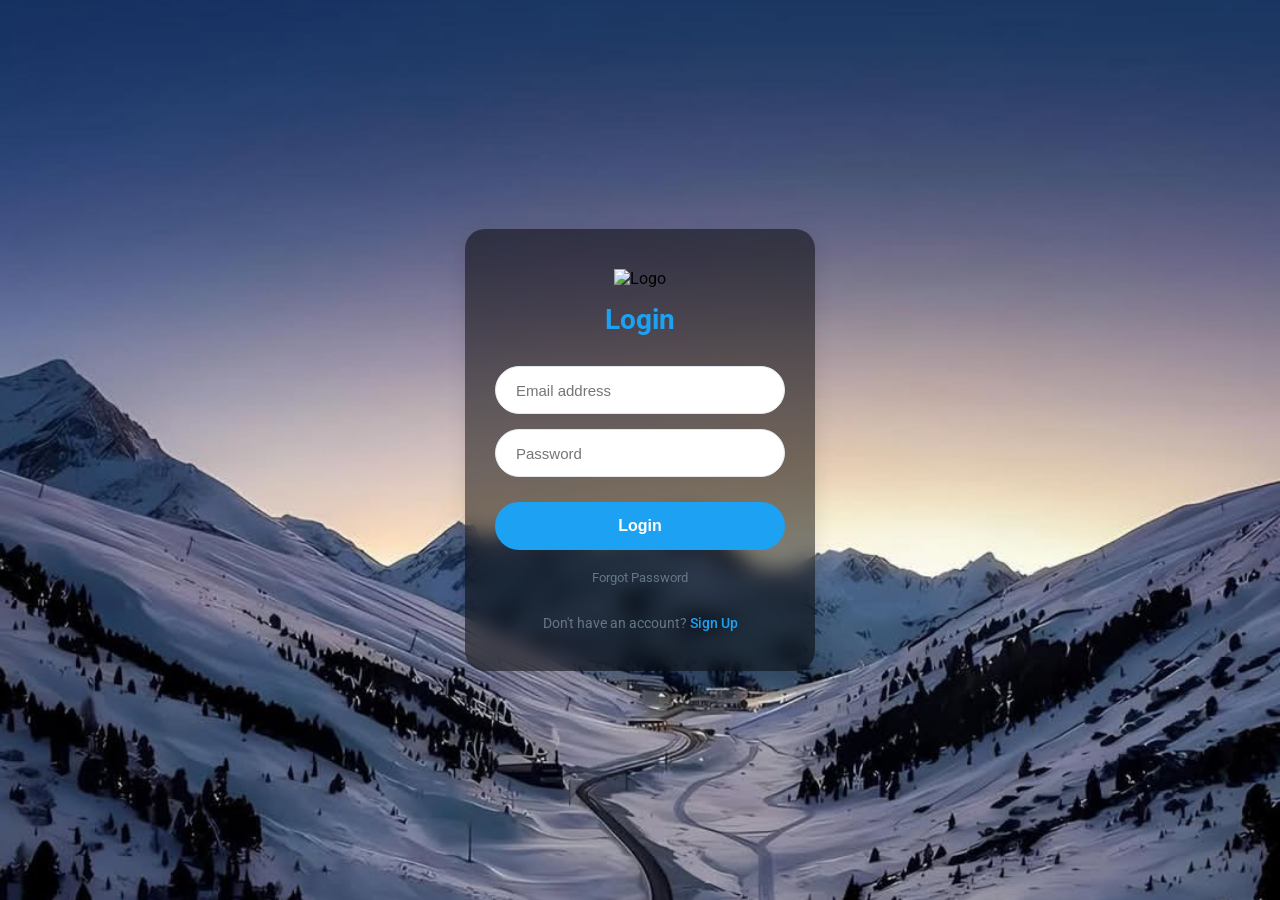
==== index.html @ e8be5c77 "Add files via upload" ====
<!DOCTYPE html>
<html lang="en">
<head>
  <meta charset="UTF-8">
  <meta name="viewport" content="width=device-width, initial-scale=1.0">
  <title>Early Bird - Login</title>
  
  <!-- CSS wali file ko yaha jod rahe hain -->
  <link rel="stylesheet" href="style.css">
  
  <!-- Google Font -->
  <link href="https://fonts.googleapis.com/css2?family=Roboto:wght@400;500;700&display=swap" rel="stylesheet">
</head>
<body>

  <div class="login-card">
    
    <!-- Logo: Figma se export karke 'bird.png' naam se save kar lena -->
    <img src="https://abs.twimg.com/icons/apple-touch-icon-192x192.png" alt="Logo" class="logo">
    
    <h2 class="login-title">Login</h2>
    
    <div class="input-group">
      <input type="email" class="input-box" placeholder="Email address">
    </div>
    
    <div class="input-group">
      <input type="password" class="input-box" placeholder="Password">
    </div>
    
    <a href="dashboard.html">
  <button class="login-btn">Login</button></a>
    
    <a href="#" class="forgot-link">Forgot Password</a>
    
    <p class="signup-text">
      Don't have an account? <a href="signup.html">Sign Up</a>
    </p>
    
  </div>

</body>
</html>
---- style.css ----
* {
  margin: 0;
  padding: 0;
  box-sizing: border-box;
}

body {
  
  font-family: 'Roboto', sans-serif;
  background: url(2.JPG)no-repeat;
  background-position: center;
  background-size: cover;
  display: flex;
  justify-content: center;
  align-items: center;
  min-height: 100vh;
}

.login-card {
  background: rgba(0, 0, 0, 0.5);
  backdrop-filter: blur(10px);
  width: 90%;
  max-width: 350px;
  padding: 40px 30px;
  border-radius: 20px;
  box-shadow: 0 4px 20px rgba(0, 0, 0, 0.1);
  text-align: center;
}

.logo {
  width: 70px;
  margin-bottom: 15px;
}

.login-title {
  color: #1DA1F2; /* Figma wala blue */
  font-size: 28px;
  font-weight: 700;
  margin-bottom: 30px;
}

.input-group {
  margin-bottom: 15px;
  text-align: left;
}

.input-box {
  width: 100%;
  height: 48px;
  border: 1px solid #E1E8ED;
  border-radius: 25px; /* Poora gol corner */
  padding: 0 20px;
  font-size: 15px;
  outline: none;
  transition: 0.3s;
}

.input-box:focus {
  border-color: #1DA1F2;
}

.login-btn {
  width: 100%;
  height: 48px;
  background-color: #1DA1F2;
  color: white;
  border: none;
  border-radius: 25px;
  font-size: 16px;
  font-weight: 700;
  cursor: pointer;
  margin-top: 10px;
  transition: 0.3s;
}

.login-btn:hover {
  background-color: #0c85d0; /* Hover pe thoda dark */
}

.forgot-link {
  display: block;
  margin-top: 20px;
  font-size: 13px;
  color: #657786;
  text-decoration: none;
}

.forgot-link:hover {
  text-decoration: underline;
}

.signup-text {
  margin-top: 30px;
  font-size: 14px;
  color: #657786;
}

.signup-text a {
  color: #1DA1F2;
  font-weight: 500;
  text-decoration: none;
}
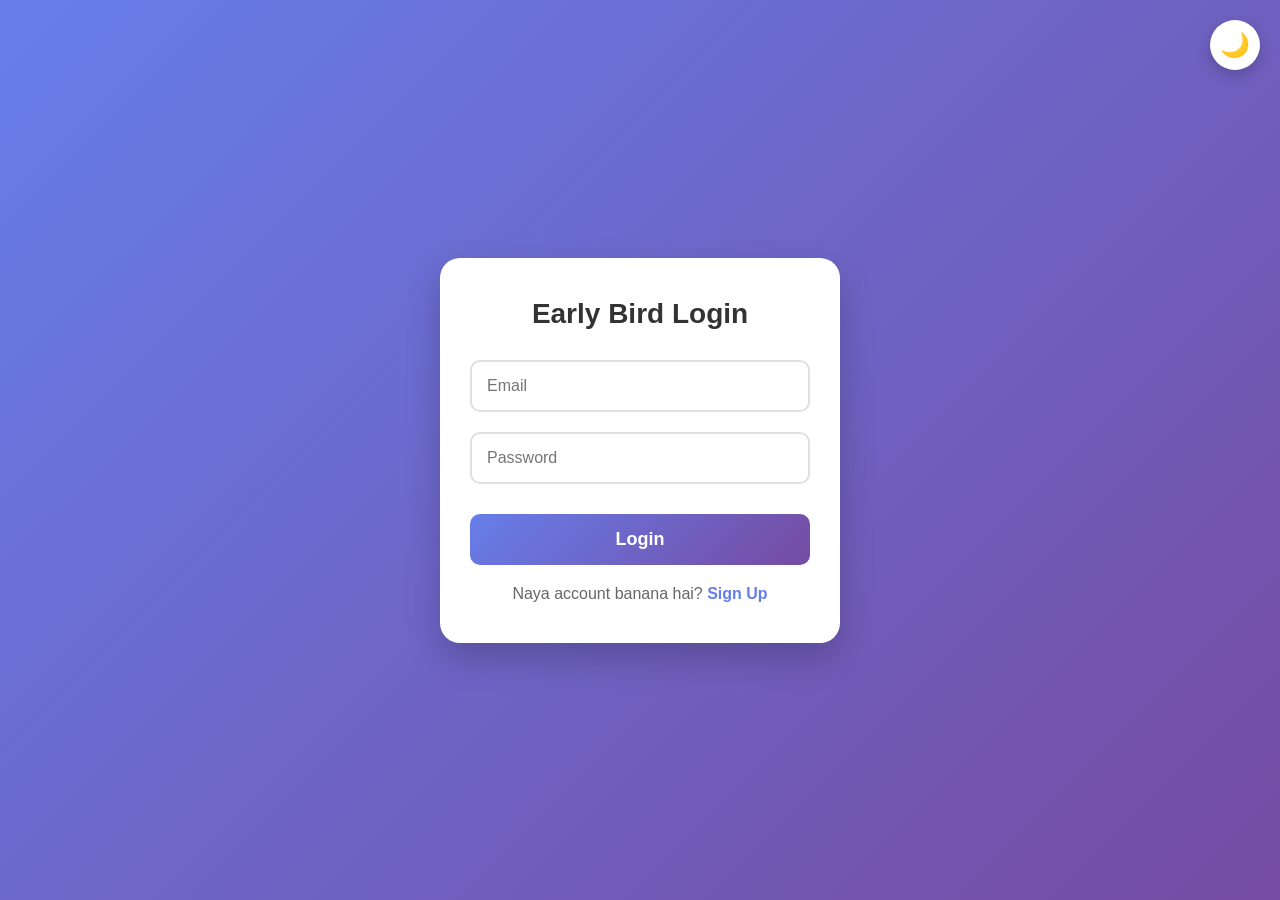
==== commit 212e8dcd: "Add files via upload Update All File" ====
--- a/index.html
+++ b/index.html
@@ -4,40 +4,42 @@
   <meta charset="UTF-8">
   <meta name="viewport" content="width=device-width, initial-scale=1.0">
   <title>Early Bird - Login</title>
-  
-  <!-- CSS wali file ko yaha jod rahe hain -->
   <link rel="stylesheet" href="style.css">
-  
-  <!-- Google Font -->
-  <link href="https://fonts.googleapis.com/css2?family=Roboto:wght@400;500;700&display=swap" rel="stylesheet">
 </head>
 <body>
+  <button class="dark-toggle" onclick="toggleDark()">🌙</button>
 
   <div class="login-card">
-    
-    <!-- Logo: Figma se export karke 'bird.png' naam se save kar lena -->
-    <img src="https://abs.twimg.com/icons/apple-touch-icon-192x192.png" alt="Logo" class="logo">
-    
-    <h2 class="login-title">Login</h2>
-    
+    <h2 class="login-title">Early Bird Login</h2>
+
     <div class="input-group">
-      <input type="email" class="input-box" placeholder="Email address">
+      <input type="email" class="input-box" placeholder="Email" id="loginUser">
     </div>
-    
+
     <div class="input-group">
-      <input type="password" class="input-box" placeholder="Password">
+      <input type="password" class="input-box" placeholder="Password" id="loginPassword">
     </div>
-    
-    <a href="dashboard.html">
-  <button class="login-btn">Login</button></a>
-    
-    <a href="#" class="forgot-link">Forgot Password</a>
-    
-    <p class="signup-text">
-      Don't have an account? <a href="signup.html">Sign Up</a>
-    </p>
-    
+
+    <button onclick="checkLogin()" class="login-btn">Login</button>
+
+    <p class="signup-text">Naya account banana hai? <a href="signup.html">Sign Up</a></p>
   </div>
 
+  <!-- POPUP -->
+  <div class="popup-overlay" id="popup">
+    <div class="popup-box">
+      <div class="popup-icon" id="popupIcon">⚠️</div>
+      <p class="popup-msg" id="popupMsg">Message Yaha Aayega</p>
+      <button class="popup-btn" onclick="closePopup()">Thik Hai</button>
+    </div>
+  </div>
+
+  <!-- LOADER -->
+  <div class="loader-overlay" id="loader">
+    <div class="spinner"></div>
+    <p>Loading...</p>
+  </div>
+
+  <script src="script.js"></script>
 </body>
 </html>
--- a/style.css
+++ b/style.css
@@ -2,101 +2,201 @@
   margin: 0;
   padding: 0;
   box-sizing: border-box;
+  font-family: 'Segoe UI', Tahoma, Geneva, Verdana, sans-serif;
+  transition: background 0.3s, color 0.3s;
 }
 
 body {
-  
-  font-family: 'Roboto', sans-serif;
-  background: url(2.JPG)no-repeat;
-  background-position: center;
-  background-size: cover;
+  background: linear-gradient(135deg, #667eea 0%, #764ba2 100%);
+  min-height: 100vh;
   display: flex;
   justify-content: center;
   align-items: center;
-  min-height: 100vh;
+  padding: 20px;
+}
+
+body.dark {
+  background: linear-gradient(135deg, #1a1a2e 0%, #16213e 100%);
 }
 
 .login-card {
-  background: rgba(0, 0, 0, 0.5);
-  backdrop-filter: blur(10px);
-  width: 90%;
-  max-width: 350px;
+  background: white;
   padding: 40px 30px;
   border-radius: 20px;
-  box-shadow: 0 4px 20px rgba(0, 0, 0, 0.1);
+  box-shadow: 0 15px 35px rgba(0,0,0,0.2);
+  width: 100%;
+  max-width: 400px;
   text-align: center;
 }
 
-.logo {
-  width: 70px;
-  margin-bottom: 15px;
+body.dark.login-card {
+  background: #0f3460;
+  color: white;
 }
 
 .login-title {
-  color: #1DA1F2; /* Figma wala blue */
   font-size: 28px;
-  font-weight: 700;
   margin-bottom: 30px;
+  color: #333;
+}
+
+body.dark.login-title {
+  color: #fff;
 }
 
 .input-group {
-  margin-bottom: 15px;
-  text-align: left;
+  margin-bottom: 20px;
 }
 
 .input-box {
   width: 100%;
-  height: 48px;
-  border: 1px solid #E1E8ED;
-  border-radius: 25px; /* Poora gol corner */
-  padding: 0 20px;
-  font-size: 15px;
+  padding: 15px;
+  border: 2px solid #e0e0e0;
+  border-radius: 10px;
+  font-size: 16px;
   outline: none;
-  transition: 0.3s;
 }
 
 .input-box:focus {
-  border-color: #1DA1F2;
+  border-color: #667eea;
+}
+
+body.dark.input-box {
+  background: #16213e;
+  border-color: #0f3460;
+  color: white;
 }
 
 .login-btn {
   width: 100%;
-  height: 48px;
-  background-color: #1DA1F2;
+  padding: 15px;
+  background: linear-gradient(135deg, #667eea 0%, #764ba2 100%);
   color: white;
   border: none;
-  border-radius: 25px;
-  font-size: 16px;
-  font-weight: 700;
+  border-radius: 10px;
+  font-size: 18px;
+  font-weight: bold;
   cursor: pointer;
   margin-top: 10px;
-  transition: 0.3s;
 }
 
 .login-btn:hover {
-  background-color: #0c85d0; /* Hover pe thoda dark */
-}
-
-.forgot-link {
-  display: block;
+  opacity: 0.9;
+  transform: translateY(-2px);
+}
+
+.signup-text {
   margin-top: 20px;
-  font-size: 13px;
-  color: #657786;
+  color: #666;
+}
+
+body.dark.signup-text {
+  color: #ccc;
+}
+
+.signup-text a {
+  color: #667eea;
   text-decoration: none;
-}
-
-.forgot-link:hover {
-  text-decoration: underline;
-}
-
-.signup-text {
-  margin-top: 30px;
-  font-size: 14px;
-  color: #657786;
-}
-
-.signup-text a {
-  color: #1DA1F2;
-  font-weight: 500;
-  text-decoration: none;
+  font-weight: bold;
+}
+
+.dark-toggle {
+  position: fixed;
+  top: 20px;
+  right: 20px;
+  background: white;
+  border: none;
+  width: 50px;
+  height: 50px;
+  border-radius: 50%;
+  font-size: 24px;
+  cursor: pointer;
+  box-shadow: 0 5px 15px rgba(0,0,0,0.2);
+}
+
+body.dark.dark-toggle {
+  background: #0f3460;
+}
+
+/* POPUP */
+.popup-overlay {
+  display: none;
+  position: fixed;
+  top: 0;
+  left: 0;
+  width: 100%;
+  height: 100%;
+  background: rgba(0,0,0,0.5);
+  justify-content: center;
+  align-items: center;
+  z-index: 1000;
+}
+
+.popup-box {
+  background: white;
+  padding: 30px;
+  border-radius: 15px;
+  text-align: center;
+  max-width: 300px;
+  animation: popIn 0.3s;
+}
+
+body.dark.popup-box {
+  background: #0f3460;
+  color: white;
+}
+
+@keyframes popIn {
+  from { transform: scale(0.5); opacity: 0; }
+  to { transform: scale(1); opacity: 1; }
+}
+
+.popup-icon {
+  font-size: 50px;
+  margin-bottom: 15px;
+}
+
+.popup-msg {
+  font-size: 16px;
+  margin-bottom: 20px;
+}
+
+.popup-btn {
+  padding: 10px 30px;
+  background: #667eea;
+  color: white;
+  border: none;
+  border-radius: 8px;
+  cursor: pointer;
+}
+
+/* LOADER */
+.loader-overlay {
+  display: none;
+  position: fixed;
+  top: 0;
+  left: 0;
+  width: 100%;
+  height: 100%;
+  background: rgba(0,0,0,0.7);
+  justify-content: center;
+  align-items: center;
+  flex-direction: column;
+  z-index: 2000;
+  color: white;
+}
+
+.spinner {
+  width: 50px;
+  height: 50px;
+  border: 5px solid #f3f3f3;
+  border-top: 5px solid #667eea;
+  border-radius: 50%;
+  animation: spin 1s linear infinite;
+  margin-bottom: 15px;
+}
+
+@keyframes spin {
+  0% { transform: rotate(0deg); }
+  100% { transform: rotate(360deg); }
 }
